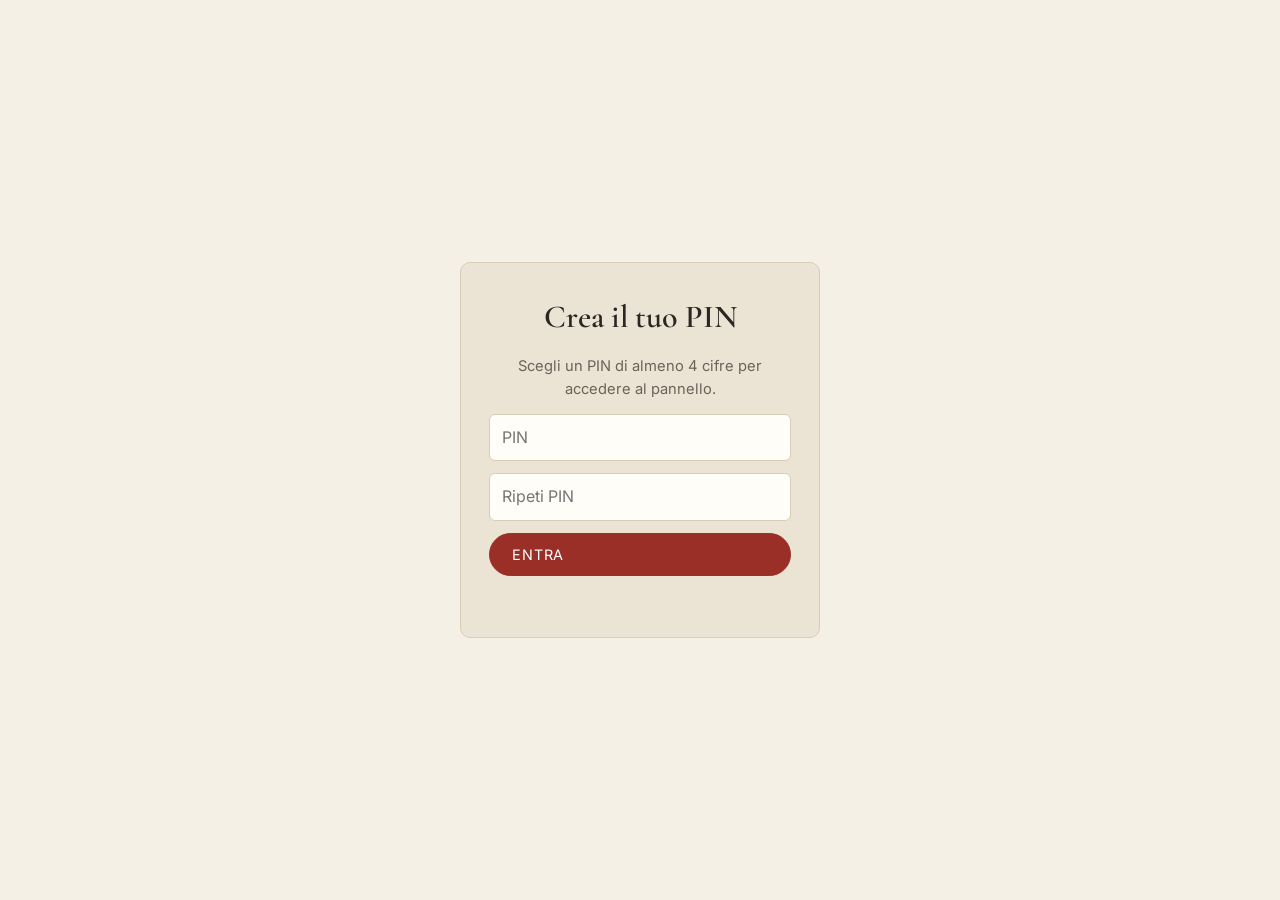
==== admin/index.html @ 5d976f37 "Portfolio Fiammetta Codari: sito statico con galleria, filtri e pannello admin Co-Authored-By: Claud" ====
<!doctype html>
<html lang="it">
<head>
  <meta charset="utf-8">
  <meta name="viewport" content="width=device-width, initial-scale=1">
  <meta name="robots" content="noindex, nofollow">
  <title>Pannello — Fiammetta Codari</title>
  <link rel="preconnect" href="https://fonts.googleapis.com">
  <link rel="preconnect" href="https://fonts.gstatic.com" crossorigin>
  <link href="https://fonts.googleapis.com/css2?family=Cormorant+Garamond:wght@500;600&family=Inter:wght@400;500&display=swap" rel="stylesheet">
  <link rel="stylesheet" href="../css/style.css">
  <link rel="stylesheet" href="admin.css">
</head>
<body>
  <!-- Gate PIN -->
  <div class="gate" id="gate" hidden>
    <form class="gate-box" id="gate-form" autocomplete="off">
      <h1 id="gate-title">Area riservata</h1>
      <p id="gate-msg"></p>
      <input type="password" id="pin" inputmode="numeric" autocomplete="current-password" placeholder="PIN" required minlength="4">
      <input type="password" id="pin2" inputmode="numeric" placeholder="Ripeti PIN" hidden>
      <button class="btn solid" type="submit">Entra</button>
      <p class="err" id="gate-err" role="alert"></p>
    </form>
  </div>

  <div id="app" hidden>
    <header class="ad-top">
      <div class="wrap ad-top-in">
        <strong class="brand">Pannello opere</strong>
        <div class="ad-actions">
          <a class="link" href="../index.html" target="_blank" rel="noopener">Vedi sito ↗</a>
          <span class="dirty" id="dirty" hidden>Modifiche non pubblicate</span>
          <button class="btn solid" id="publish" disabled>Pubblica</button>
        </div>
      </div>
      <div class="wrap">
        <nav class="tabs" role="tablist">
          <button role="tab" data-tab="works" aria-selected="true">Opere</button>
          <button role="tab" data-tab="cats" aria-selected="false">Categorie</button>
          <button role="tab" data-tab="site" aria-selected="false">Sito</button>
          <button role="tab" data-tab="git" aria-selected="false">Collegamento GitHub</button>
        </nav>
      </div>
    </header>

    <main class="wrap ad-main">
      <section id="tab-works"></section>
      <section id="tab-cats" hidden></section>
      <section id="tab-site" hidden></section>
      <section id="tab-git" hidden></section>
    </main>
  </div>

  <dialog id="dlg"></dialog>
  <div class="toast" id="toast" role="status" aria-live="polite"></div>
  <script src="admin.js"></script>
</body>
</html>
---- css/style.css ----
:root {
  --paper: #f5f0e6;
  --paper-2: #ebe4d5;
  --paper-3: #e0d7c4;
  --ink: #2b2622;
  --ink-soft: #6b625a;
  --accent: #9a2f27;
  --line: #d6ccb8;
  --radius: 6px;
  --serif: "Cormorant Garamond", "Georgia", serif;
  --sans: "Inter", system-ui, -apple-system, "Segoe UI", sans-serif;
  --gutter: clamp(16px, 4vw, 48px);
}
* { box-sizing: border-box; }
html { scroll-behavior: smooth; }
body {
  margin: 0; background: var(--paper); color: var(--ink);
  font-family: var(--sans); font-size: 16px; line-height: 1.6;
  -webkit-font-smoothing: antialiased;
}
img { max-width: 100%; display: block; }
a { color: inherit; }
.wrap { max-width: 1200px; margin: 0 auto; padding: 0 var(--gutter); }

/* Header */
.site-header {
  position: sticky; top: 0; z-index: 20;
  background: color-mix(in srgb, var(--paper) 92%, transparent);
  backdrop-filter: blur(8px); border-bottom: 1px solid var(--line);
}
.site-header .wrap { display: flex; align-items: center; justify-content: space-between; height: 62px; }
.brand { font-family: var(--serif); font-size: 1.45rem; font-weight: 600; text-decoration: none; letter-spacing: .02em; }
.nav { display: flex; gap: 26px; align-items: center; }
.nav a { text-decoration: none; font-size: .88rem; letter-spacing: .08em; text-transform: uppercase; color: var(--ink-soft); padding: 6px 0; border-bottom: 1px solid transparent; }
.nav a:hover, .nav a[aria-current="page"] { color: var(--ink); border-bottom-color: var(--accent); }
.menu-btn { display: none; background: none; border: 1px solid var(--line); border-radius: var(--radius); width: 42px; height: 42px; cursor: pointer; color: var(--ink); }
.menu-btn svg { width: 20px; height: 20px; }
@media (max-width: 720px) {
  .menu-btn { display: inline-flex; align-items: center; justify-content: center; }
  .nav { position: absolute; top: 62px; left: 0; right: 0; flex-direction: column; gap: 0; background: var(--paper); border-bottom: 1px solid var(--line); display: none; padding: 8px var(--gutter) 16px; align-items: stretch; }
  .nav.open { display: flex; }
  .nav a { padding: 14px 0; border-bottom: 1px solid var(--line); }
}

/* Hero */
.hero { text-align: center; padding: clamp(36px, 7vw, 84px) 0 clamp(20px, 3vw, 36px); }
.eyebrow { font-size: .78rem; letter-spacing: .28em; text-transform: uppercase; color: var(--accent); margin: 0 0 14px; }
.hero h1 { font-family: var(--serif); font-weight: 500; font-size: clamp(2.8rem, 9vw, 6rem); line-height: 1; margin: 0; letter-spacing: .01em; }
.hero p.tagline { font-family: var(--serif); font-style: italic; font-size: clamp(1.15rem, 3vw, 1.5rem); color: var(--ink-soft); margin: 18px auto 0; max-width: 34ch; }

/* Carousel */
.carousel { position: relative; margin: clamp(10px, 2vw, 24px) 0 0; }
.track {
  display: flex; gap: 14px; overflow-x: auto; scroll-snap-type: x mandatory;
  scrollbar-width: none; padding: 8px var(--gutter) 8px; -webkit-overflow-scrolling: touch;
}
.track::-webkit-scrollbar { display: none; }
.slide {
  flex: 0 0 auto; height: clamp(280px, 50vh, 520px); scroll-snap-align: center;
  border: 0; padding: 0; background: var(--paper-2); cursor: zoom-in; border-radius: var(--radius);
  overflow: hidden; position: relative; box-shadow: 0 1px 0 var(--line), 0 10px 24px -14px rgba(43,38,34,.45);
}
.slide img { height: 100%; width: auto; max-width: none; }
.slide .cap {
  position: absolute; inset: auto 0 0 0; padding: 28px 14px 12px; text-align: left;
  background: linear-gradient(transparent, rgba(30,24,20,.72)); color: #fff;
  font-family: var(--serif); font-size: 1.15rem; opacity: 0; transition: opacity .25s;
}
.slide:hover .cap, .slide:focus-visible .cap { opacity: 1; }
@media (hover: none) { .slide .cap { opacity: 1; } }
.car-btn {
  position: absolute; top: 50%; transform: translateY(-50%); width: 44px; height: 44px; border-radius: 50%;
  border: 1px solid var(--line); background: color-mix(in srgb, var(--paper) 92%, transparent); color: var(--ink); cursor: pointer; z-index: 2;
  display: flex; align-items: center; justify-content: center;
}
.car-btn:hover { background: var(--paper); border-color: var(--ink); }
.car-btn.prev { left: 14px; } .car-btn.next { right: 14px; }
.car-btn svg { width: 18px; height: 18px; }
@media (max-width: 720px) { .car-btn { display: none; } .slide { height: clamp(260px, 52vh, 420px); } }
.dots { display: flex; justify-content: center; gap: 8px; margin-top: 12px; }
.dots button { width: 8px; height: 8px; border-radius: 50%; border: 0; padding: 0; background: var(--paper-3); cursor: pointer; }
.dots button[aria-current="true"] { background: var(--accent); transform: scale(1.3); }

/* Sections */
section.block { padding-top: clamp(44px, 7vw, 92px); }
.sec-title { font-family: var(--serif); font-weight: 500; font-size: clamp(1.9rem, 5vw, 2.8rem); margin: 0 0 6px; }
.sec-sub { color: var(--ink-soft); margin: 0 0 28px; }
.rule { width: 48px; height: 2px; background: var(--accent); border: 0; margin: 12px 0 24px; }

.tiles { display: grid; grid-template-columns: repeat(auto-fill, minmax(min(100%, 180px), 1fr)); gap: 12px; }
.tile {
  display: flex; flex-direction: column; justify-content: space-between; min-height: 110px; padding: 16px;
  border: 1px solid var(--line); border-radius: var(--radius); text-decoration: none; background: var(--paper-2);
  transition: transform .2s, border-color .2s, background .2s;
}
.tile:hover { transform: translateY(-2px); border-color: var(--accent); background: var(--paper); }
.tile .t-name { font-family: var(--serif); font-size: 1.35rem; font-weight: 600; }
.tile .t-count { font-size: .8rem; color: var(--ink-soft); letter-spacing: .06em; text-transform: uppercase; }
.sub-h { font-size: .78rem; letter-spacing: .22em; text-transform: uppercase; color: var(--ink-soft); margin: 26px 0 12px; }

.about { display: grid; grid-template-columns: 1fr; gap: 12px; max-width: 70ch; }
.about p { margin: 0 0 1em; font-size: 1.05rem; }

.contact-row { display: flex; flex-wrap: wrap; gap: 12px; }
.btn {
  display: inline-flex; align-items: center; gap: 10px; text-decoration: none; padding: 12px 22px; border-radius: 999px;
  border: 1px solid var(--ink); font-size: .9rem; letter-spacing: .06em; text-transform: uppercase; background: transparent; color: var(--ink); cursor: pointer; font-family: inherit;
}
.btn:hover { background: var(--ink); color: var(--paper); }
.btn.solid { background: var(--accent); border-color: var(--accent); color: #fff; }
.btn.solid:hover { background: #7e231c; border-color: #7e231c; }
.btn svg { width: 18px; height: 18px; }

.site-footer { margin-top: clamp(56px, 8vw, 110px); border-top: 1px solid var(--line); padding: 28px 0 36px; color: var(--ink-soft); font-size: .85rem; }
.site-footer .wrap { display: flex; justify-content: space-between; flex-wrap: wrap; gap: 10px; }

/* Gallery page */
.page-head { padding: clamp(28px, 5vw, 56px) 0 8px; }
.filters { display: grid; gap: 16px; padding: 14px 0 22px; border-bottom: 1px solid var(--line); }
.filter-group { display: flex; flex-wrap: wrap; align-items: center; gap: 8px; }
.filter-group .lbl { width: 80px; font-size: .75rem; letter-spacing: .2em; text-transform: uppercase; color: var(--ink-soft); }
.chip {
  border: 1px solid var(--line); background: transparent; color: var(--ink); padding: 7px 16px; border-radius: 999px; cursor: pointer;
  font: inherit; font-size: .9rem; min-height: 38px;
}
.chip:hover { border-color: var(--ink); }
.chip[aria-pressed="true"] { background: var(--ink); color: var(--paper); border-color: var(--ink); }
@media (max-width: 720px) {
  .filter-group { flex-wrap: nowrap; overflow-x: auto; scrollbar-width: none; margin: 0 calc(var(--gutter) * -1); padding: 2px var(--gutter); }
  .filter-group::-webkit-scrollbar { display: none; }
  .filter-group .lbl { display: none; }
  .chip { flex: 0 0 auto; }
}
.result-count { color: var(--ink-soft); font-size: .9rem; margin: 18px 0; }
.grid { columns: 3 260px; column-gap: 16px; }
.card { break-inside: avoid; margin: 0 0 16px; display: block; width: 100%; padding: 0; border: 0; background: none; text-align: left; cursor: zoom-in; font: inherit; color: inherit; }
.card .img { background: var(--paper-2); border-radius: var(--radius); overflow: hidden; box-shadow: 0 1px 0 var(--line), 0 8px 20px -14px rgba(43,38,34,.5); }
.card img { width: 100%; height: auto; transition: transform .5s; }
.card:hover img { transform: scale(1.03); }
.card .meta { padding: 10px 2px 0; }
.card .meta b { font-family: var(--serif); font-size: 1.2rem; font-weight: 600; display: block; line-height: 1.2; }
.card .meta span { font-size: .8rem; color: var(--ink-soft); letter-spacing: .05em; }
.empty { text-align: center; color: var(--ink-soft); padding: 60px 0; }
@media (max-width: 560px) { .grid { columns: 2 140px; column-gap: 10px; } .card { margin-bottom: 12px; } }

/* Lightbox */
.lb { position: fixed; inset: 0; z-index: 50; background: rgba(24,19,16,.94); display: none; flex-direction: column; align-items: center; justify-content: center; padding: 16px; }
.lb.open { display: flex; }
.lb img { max-height: 76vh; max-width: min(96vw, 1100px); object-fit: contain; border-radius: 3px; }
.lb .lb-cap { color: #f1e9da; text-align: center; margin-top: 14px; max-width: 60ch; }
.lb .lb-cap b { font-family: var(--serif); font-size: 1.5rem; font-weight: 500; display: block; }
.lb .lb-cap small { display: block; color: #bfb3a0; letter-spacing: .06em; margin-top: 2px; }
.lb .lb-cap p { margin: 8px 0 0; font-size: .95rem; color: #d6cbb8; }
.lb button { position: absolute; background: rgba(255,255,255,.08); color: #fff; border: 0; width: 46px; height: 46px; border-radius: 50%; cursor: pointer; display: flex; align-items: center; justify-content: center; }
.lb button:hover { background: rgba(255,255,255,.2); }
.lb svg { width: 20px; height: 20px; }
.lb .x { top: 14px; right: 14px; } .lb .p { left: 14px; top: 50%; } .lb .n { right: 14px; top: 50%; }
@media (max-width: 720px) { .lb .p, .lb .n { top: auto; bottom: 16px; } .lb .p { left: calc(50% - 56px); } .lb .n { right: calc(50% - 56px); } .lb .lb-cap { margin-bottom: 56px; } }

.reveal { opacity: 0; transform: translateY(14px); transition: opacity .7s, transform .7s; }
.reveal.in { opacity: 1; transform: none; }
@media (prefers-reduced-motion: reduce) { .reveal { opacity: 1; transform: none; transition: none; } html { scroll-behavior: auto; } }
:focus-visible { outline: 2px solid var(--accent); outline-offset: 3px; }
---- admin/admin.css ----
[hidden] { display: none !important; }
.gate { min-height: 100vh; display: grid; place-items: center; padding: var(--gutter); }
.gate-box { width: min(100%, 360px); background: var(--paper-2); border: 1px solid var(--line); border-radius: 10px; padding: 28px; display: grid; gap: 12px; text-align: center; }
.gate-box h1 { font-family: var(--serif); font-weight: 600; margin: 0; font-size: 2rem; }
.gate-box p { margin: 0; color: var(--ink-soft); font-size: .92rem; }
.gate-box .err { color: var(--accent); min-height: 1.4em; }
input, select, textarea {
  font: inherit; color: var(--ink); background: #fffdf8; border: 1px solid var(--line); border-radius: 6px; padding: 10px 12px; width: 100%; min-height: 44px;
}
textarea { min-height: 110px; resize: vertical; }
label.f { display: grid; gap: 5px; font-size: .82rem; color: var(--ink-soft); letter-spacing: .04em; }
.btn.small { padding: 7px 14px; font-size: .78rem; min-height: 36px; }
.btn.danger { border-color: var(--accent); color: var(--accent); }
.btn.danger:hover { background: var(--accent); color: #fff; }
.btn:disabled { opacity: .45; cursor: not-allowed; }

.ad-top { position: sticky; top: 0; z-index: 20; background: var(--paper); border-bottom: 1px solid var(--line); }
.ad-top-in { display: flex; align-items: center; justify-content: space-between; gap: 12px; min-height: 60px; flex-wrap: wrap; padding-top: 8px; padding-bottom: 8px; }
.ad-actions { display: flex; align-items: center; gap: 14px; flex-wrap: wrap; }
.ad-actions .link { font-size: .85rem; color: var(--ink-soft); }
.dirty { font-size: .8rem; color: var(--accent); }
.tabs { display: flex; gap: 4px; overflow-x: auto; scrollbar-width: none; }
.tabs button { background: none; border: 0; border-bottom: 2px solid transparent; padding: 12px 14px; font: inherit; font-size: .9rem; color: var(--ink-soft); cursor: pointer; white-space: nowrap; }
.tabs button[aria-selected="true"] { color: var(--ink); border-bottom-color: var(--accent); }
.ad-main { padding-top: 24px; padding-bottom: 80px; }

.bar { display: flex; justify-content: space-between; align-items: center; gap: 12px; margin-bottom: 18px; flex-wrap: wrap; }
.bar h2 { font-family: var(--serif); font-weight: 600; margin: 0; font-size: 1.8rem; }
.wlist { display: grid; gap: 10px; }
.wrow { display: grid; grid-template-columns: 72px 1fr auto; gap: 14px; align-items: center; border: 1px solid var(--line); background: var(--paper-2); border-radius: 8px; padding: 10px; }
.wrow img { width: 72px; height: 72px; object-fit: cover; border-radius: 5px; background: var(--paper-3); }
.wrow b { font-family: var(--serif); font-size: 1.2rem; display: block; }
.wrow small { color: var(--ink-soft); }
.wrow .acts { display: flex; gap: 8px; flex-wrap: wrap; justify-content: flex-end; }
.tag { display: inline-block; font-size: .72rem; padding: 1px 8px; border-radius: 999px; background: var(--paper-3); margin-right: 4px; }
.star { color: var(--accent); }
@media (max-width: 560px) { .wrow { grid-template-columns: 56px 1fr; } .wrow img { width: 56px; height: 56px; } .wrow .acts { grid-column: 1 / -1; justify-content: flex-start; } }

.panel { background: var(--paper-2); border: 1px solid var(--line); border-radius: 8px; padding: 18px; margin-bottom: 18px; }
.panel h3 { font-family: var(--serif); font-size: 1.4rem; margin: 0 0 12px; }
.crow { display: grid; grid-template-columns: 1fr auto; gap: 8px; margin-bottom: 8px; }
.cadd { display: grid; grid-template-columns: 1fr auto; gap: 8px; margin-top: 12px; }
.form { display: grid; gap: 14px; max-width: 640px; }
.help { font-size: .88rem; color: var(--ink-soft); }
.help ol { padding-left: 20px; margin: 8px 0; }
.help code { background: var(--paper-3); padding: 1px 6px; border-radius: 4px; font-size: .85em; }
.ok { color: #2f6b3a; }

dialog { border: 1px solid var(--line); border-radius: 10px; background: var(--paper); color: var(--ink); width: min(94vw, 560px); max-height: 92vh; padding: 0; }
dialog::backdrop { background: rgba(24,19,16,.6); }
.dlg-in { padding: 22px; display: grid; gap: 14px; }
.dlg-in h3 { font-family: var(--serif); font-size: 1.6rem; margin: 0; }
.checks { display: flex; flex-wrap: wrap; gap: 8px; }
.checks label { display: inline-flex; align-items: center; gap: 6px; border: 1px solid var(--line); border-radius: 999px; padding: 6px 14px; cursor: pointer; font-size: .9rem; color: var(--ink); }
.checks input { width: auto; min-height: 0; }
.dlg-foot { display: flex; justify-content: flex-end; gap: 10px; }
.preview { max-height: 220px; width: auto; border-radius: 6px; background: var(--paper-3); }
.toast { position: fixed; left: 50%; bottom: 22px; transform: translate(-50%, 30px); background: var(--ink); color: var(--paper); padding: 12px 20px; border-radius: 8px; opacity: 0; pointer-events: none; transition: .3s; z-index: 100; max-width: 92vw; font-size: .92rem; }
.toast.show { opacity: 1; transform: translate(-50%, 0); }
.toast.bad { background: var(--accent); }
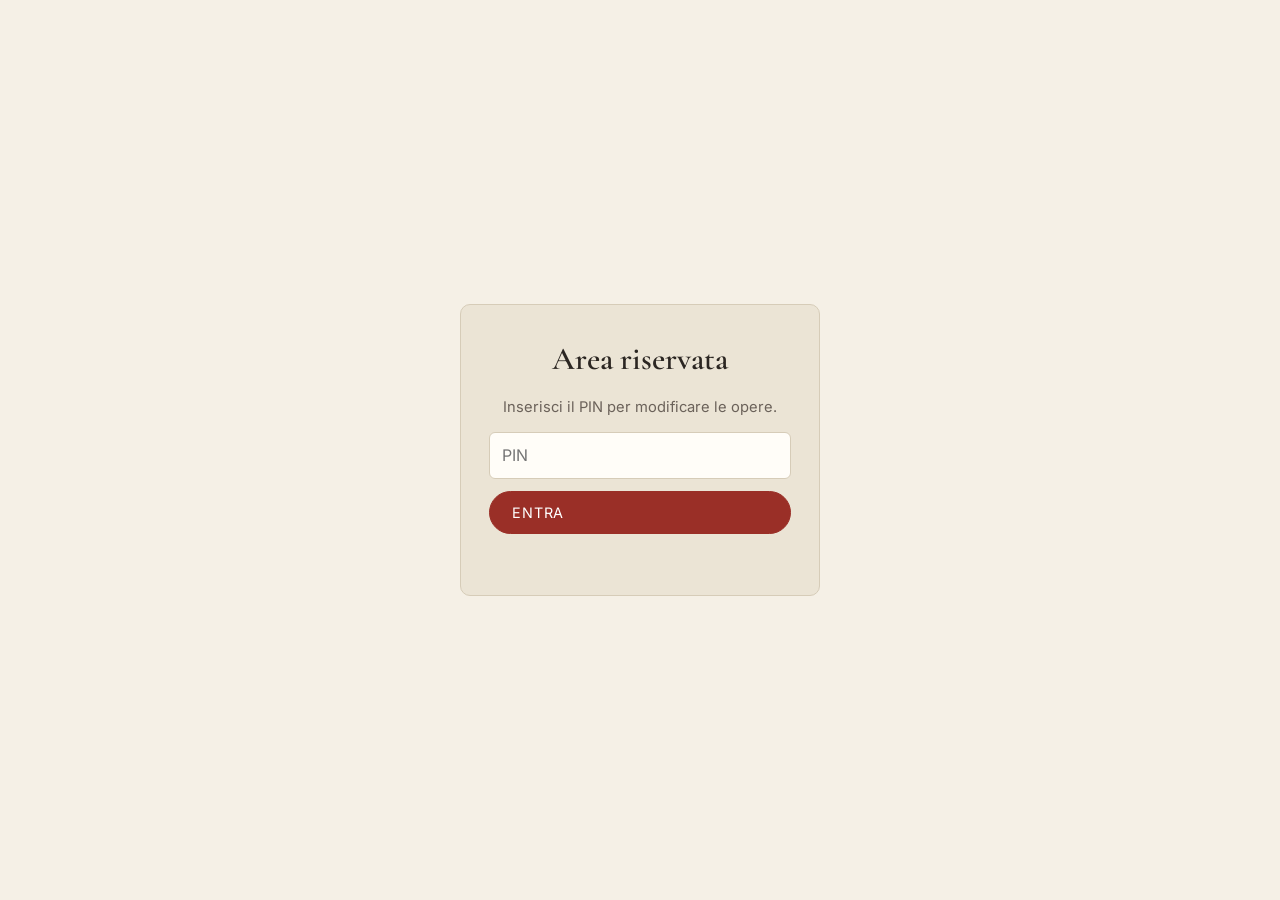
==== commit 0f0b3a05: "Admin: rinomina le classi ad-* (bloccate da Adblock Plus) in pn-* Co-Authored-By: Claude Sonnet 5.5 " ====
--- a/admin/index.html
+++ b/admin/index.html
@@ -12,6 +12,16 @@
   <link rel="stylesheet" href="admin.css">
 </head>
 <body>
+  <div id="boot" style="padding:32px var(--gutter);max-width:560px;margin:0 auto;font-family:var(--sans)">
+    <p><b>Caricamento del pannello…</b></p>
+    <p style="color:var(--ink-soft);font-size:.92rem">Se resti su questa schermata, c'è un problema nel browser. Prova il pulsante qui sotto e, se non basta, scrivimi il messaggio d'errore che compare.</p>
+    <pre id="boot-err" style="white-space:pre-wrap;color:#9a2f27"></pre>
+    <button class="btn" type="button" onclick="try{localStorage.removeItem('fc_pin_hash');localStorage.removeItem('fc_gh_token');sessionStorage.clear()}catch(e){};location.reload()">Azzera dati salvati e riprova</button>
+  </div>
+  <script>
+    window.addEventListener('error', function (e) { var b = document.getElementById('boot-err'); if (b) b.textContent += (e.message || e.error) + ' (' + (e.filename || '').split('/').pop() + ':' + e.lineno + ')\n'; });
+    window.addEventListener('unhandledrejection', function (e) { var b = document.getElementById('boot-err'); if (b) b.textContent += String(e.reason && e.reason.message || e.reason) + '\n'; });
+  </script>
   <!-- Gate PIN -->
   <div class="gate" id="gate" hidden>
     <form class="gate-box" id="gate-form" autocomplete="off">
@@ -25,10 +35,10 @@
   </div>
 
   <div id="app" hidden>
-    <header class="ad-top">
-      <div class="wrap ad-top-in">
+    <header class="pn-top">
+      <div class="wrap pn-top-in">
         <strong class="brand">Pannello opere</strong>
-        <div class="ad-actions">
+        <div class="pn-actions">
           <a class="link" href="../index.html" target="_blank" rel="noopener">Vedi sito ↗</a>
           <span class="dirty" id="dirty" hidden>Modifiche non pubblicate</span>
           <button class="btn solid" id="publish" disabled>Pubblica</button>
@@ -44,7 +54,7 @@
       </div>
     </header>
 
-    <main class="wrap ad-main">
+    <main class="wrap pn-main">
       <section id="tab-works"></section>
       <section id="tab-cats" hidden></section>
       <section id="tab-site" hidden></section>
@@ -54,6 +64,6 @@
 
   <dialog id="dlg"></dialog>
   <div class="toast" id="toast" role="status" aria-live="polite"></div>
-  <script src="admin.js"></script>
+  <script src="admin.js?v=4"></script>
 </body>
 </html>
--- a/admin/admin.css
+++ b/admin/admin.css
@@ -14,15 +14,15 @@
 .btn.danger:hover { background: var(--accent); color: #fff; }
 .btn:disabled { opacity: .45; cursor: not-allowed; }
 
-.ad-top { position: sticky; top: 0; z-index: 20; background: var(--paper); border-bottom: 1px solid var(--line); }
-.ad-top-in { display: flex; align-items: center; justify-content: space-between; gap: 12px; min-height: 60px; flex-wrap: wrap; padding-top: 8px; padding-bottom: 8px; }
-.ad-actions { display: flex; align-items: center; gap: 14px; flex-wrap: wrap; }
-.ad-actions .link { font-size: .85rem; color: var(--ink-soft); }
+.pn-top { position: sticky; top: 0; z-index: 20; background: var(--paper); border-bottom: 1px solid var(--line); }
+.pn-top-in { display: flex; align-items: center; justify-content: space-between; gap: 12px; min-height: 60px; flex-wrap: wrap; padding-top: 8px; padding-bottom: 8px; }
+.pn-actions { display: flex; align-items: center; gap: 14px; flex-wrap: wrap; }
+.pn-actions .link { font-size: .85rem; color: var(--ink-soft); }
 .dirty { font-size: .8rem; color: var(--accent); }
 .tabs { display: flex; gap: 4px; overflow-x: auto; scrollbar-width: none; }
 .tabs button { background: none; border: 0; border-bottom: 2px solid transparent; padding: 12px 14px; font: inherit; font-size: .9rem; color: var(--ink-soft); cursor: pointer; white-space: nowrap; }
 .tabs button[aria-selected="true"] { color: var(--ink); border-bottom-color: var(--accent); }
-.ad-main { padding-top: 24px; padding-bottom: 80px; }
+.pn-main { padding-top: 24px; padding-bottom: 80px; }
 
 .bar { display: flex; justify-content: space-between; align-items: center; gap: 12px; margin-bottom: 18px; flex-wrap: wrap; }
 .bar h2 { font-family: var(--serif); font-weight: 600; margin: 0; font-size: 1.8rem; }
